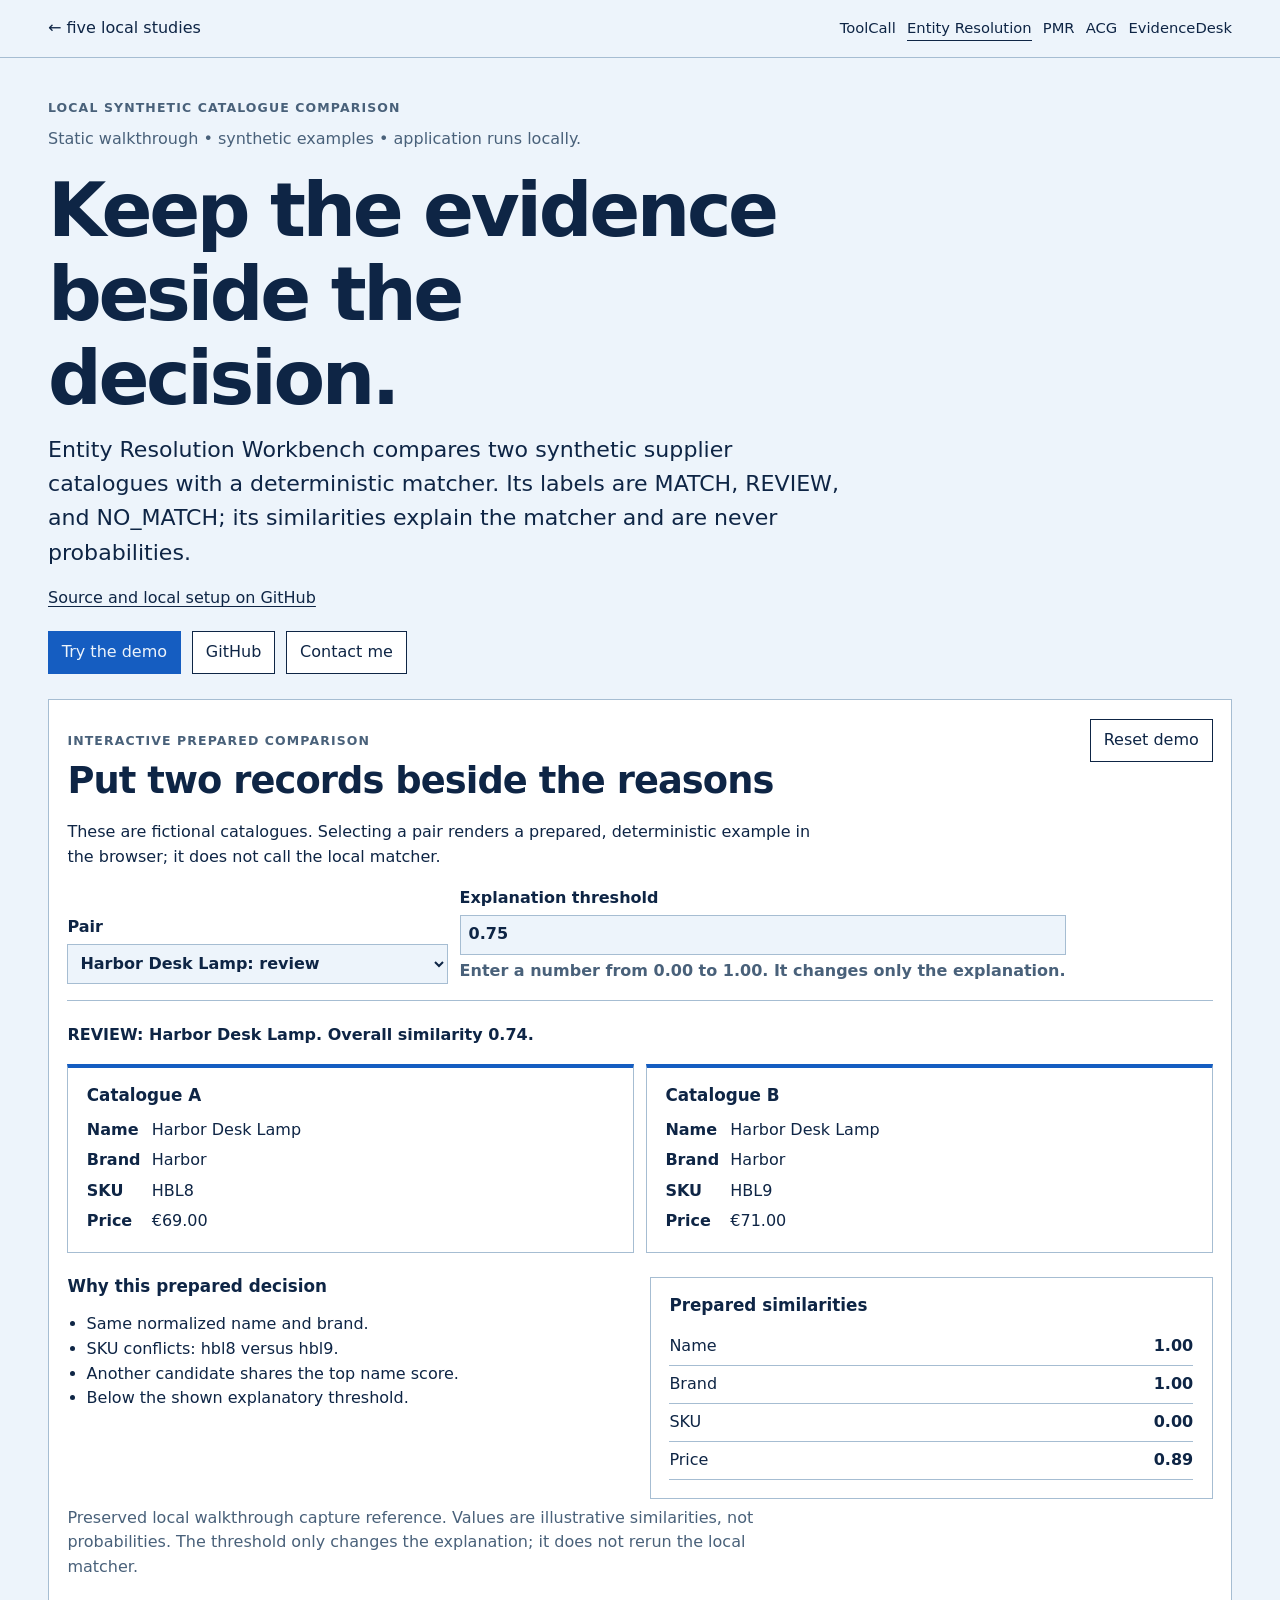
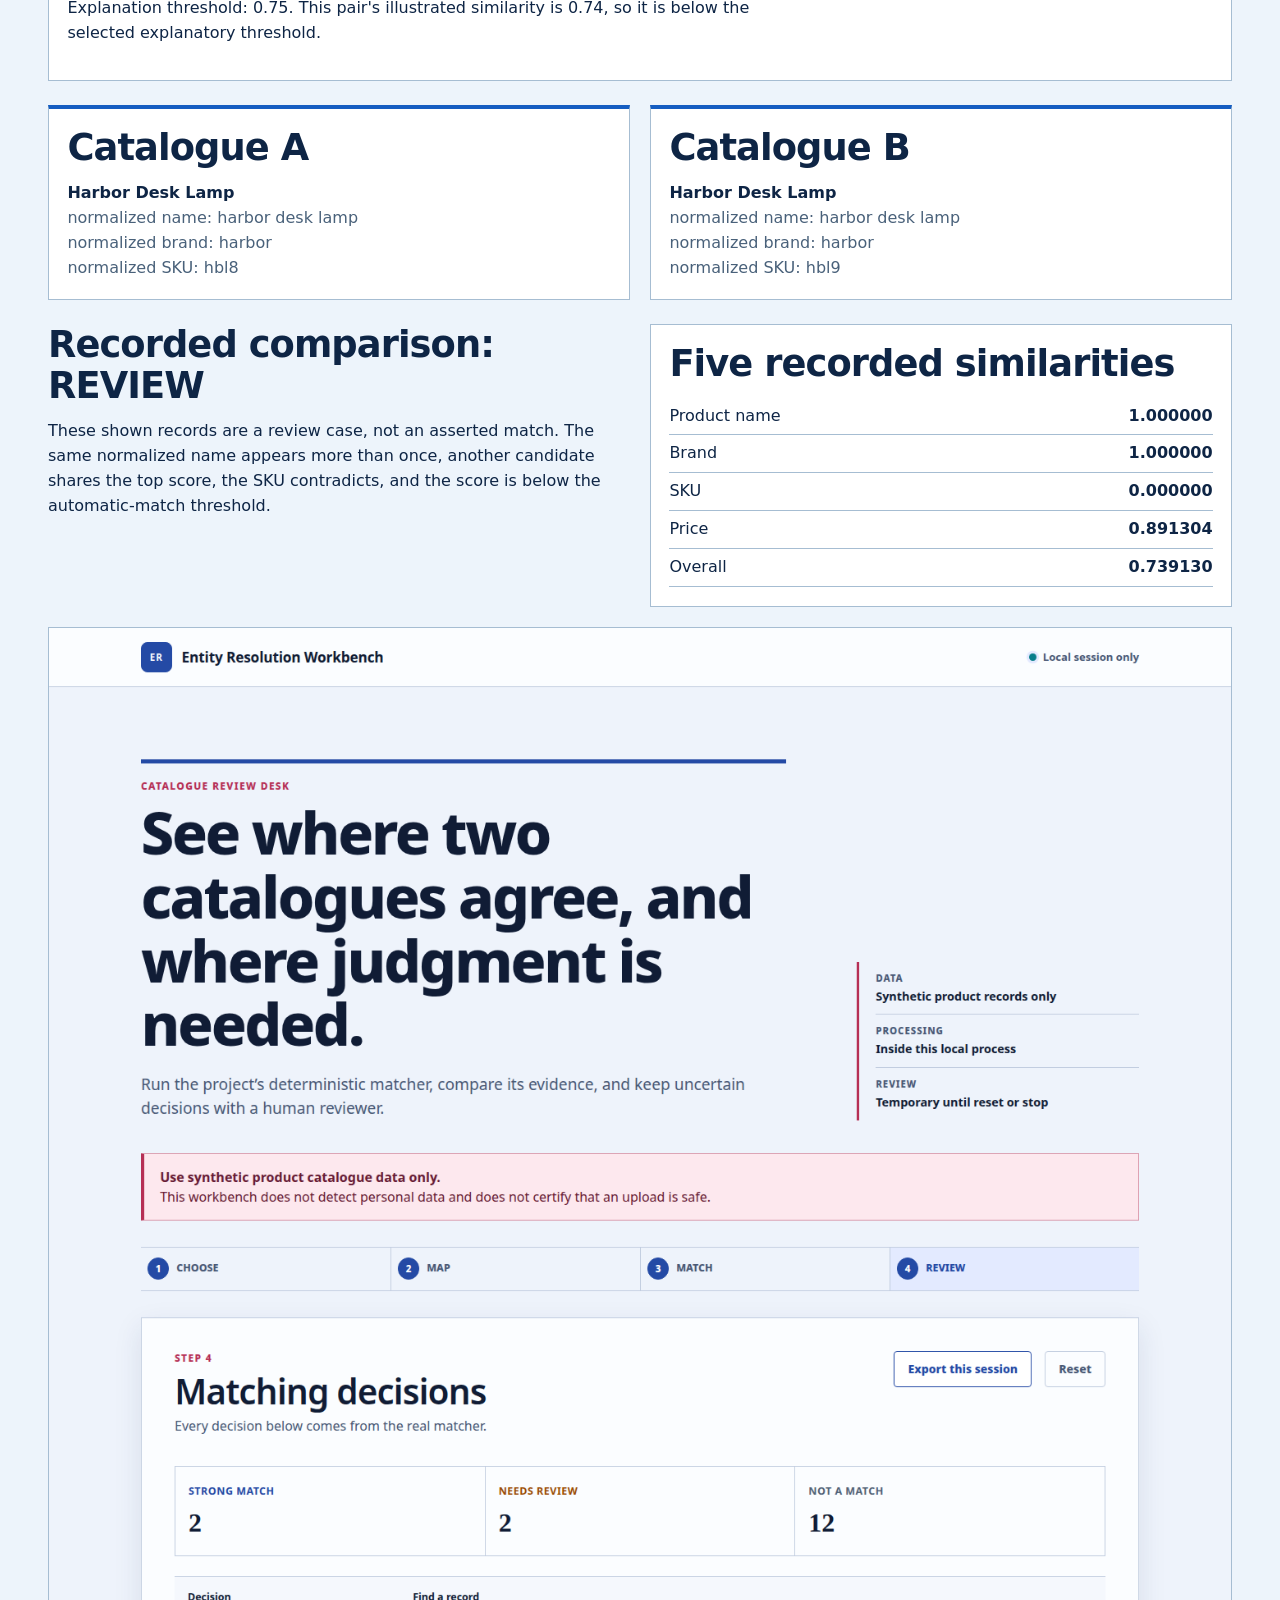
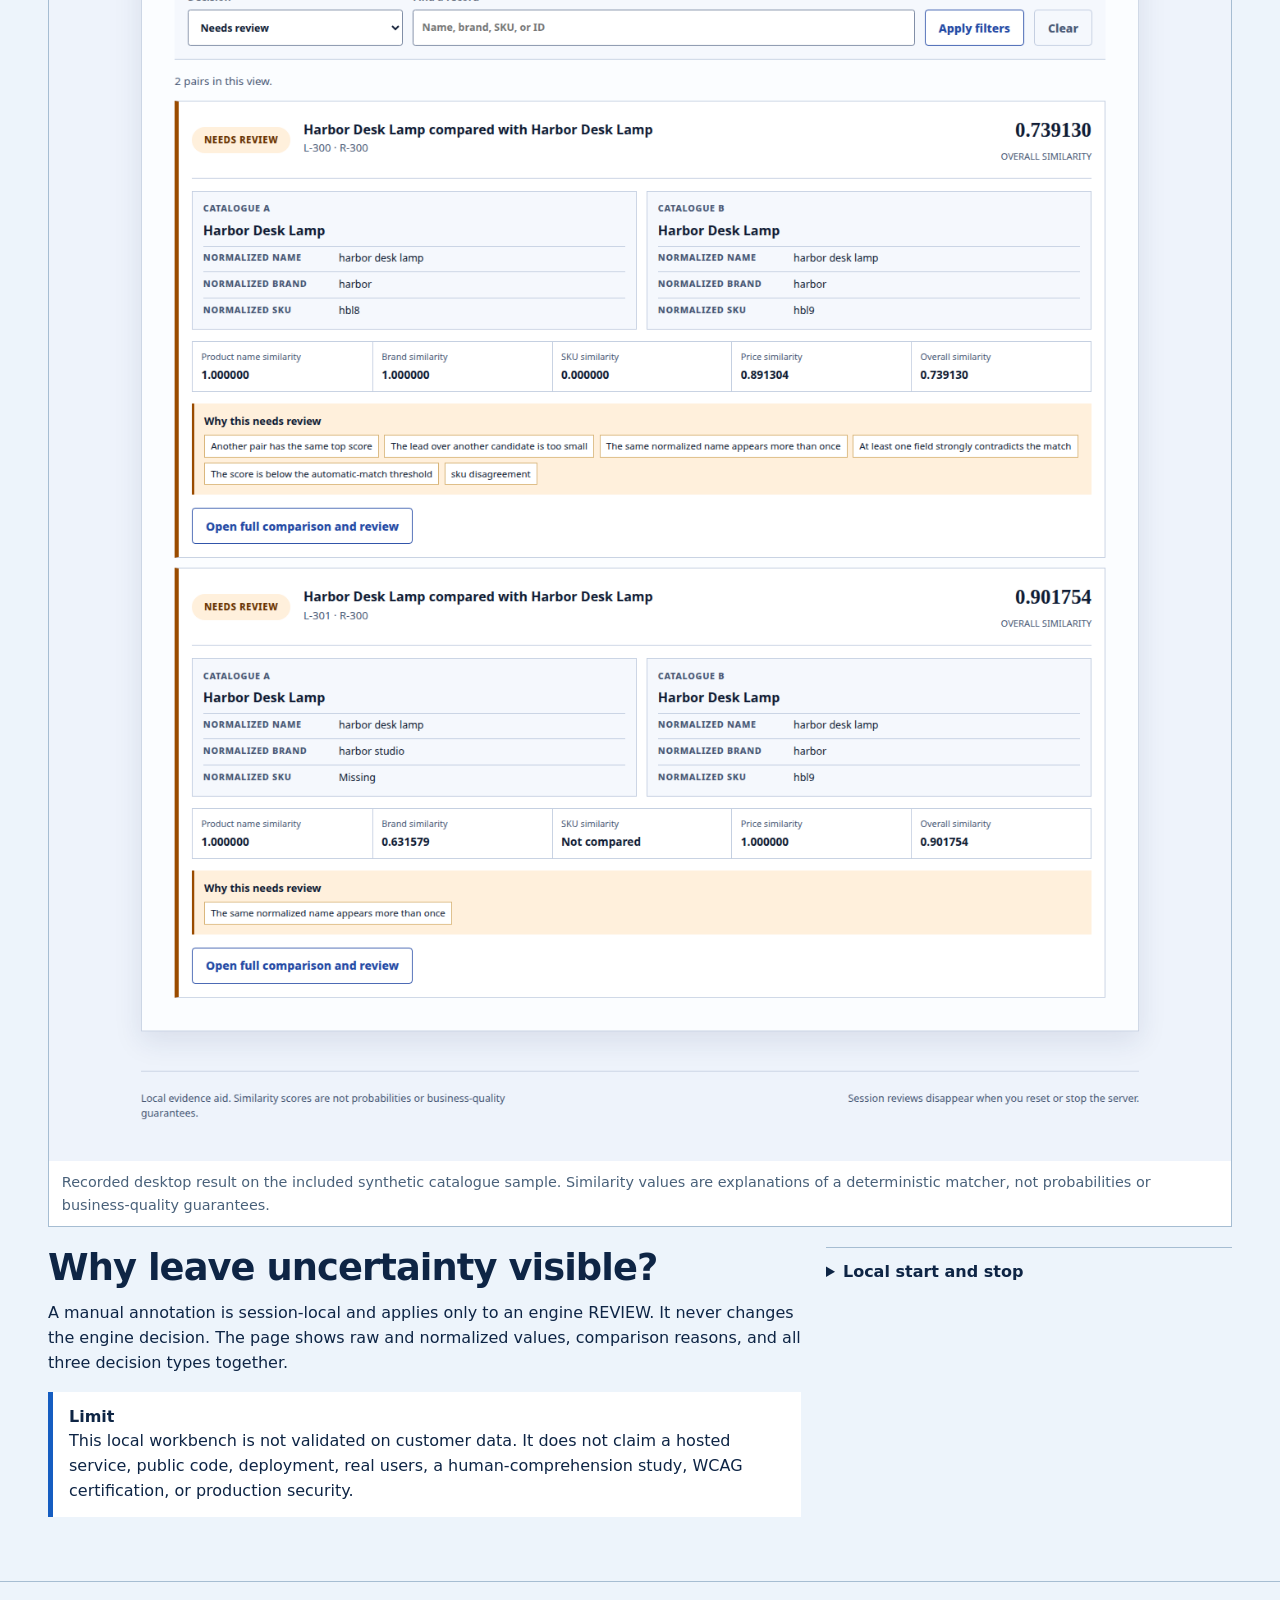
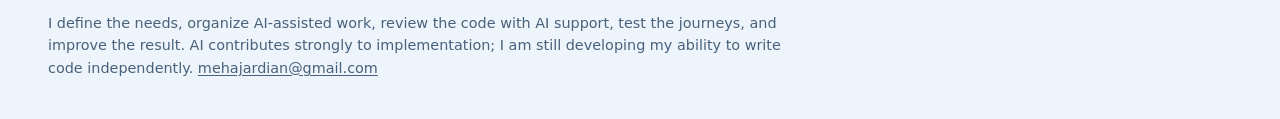
==== docs/interactive-demo/index.html @ adb88a9f "Add synthetic interactive recruiter demo" ====
<!doctype html>
<html lang="en">
<head>
<meta charset="utf-8">
<meta name="viewport" content="width=device-width,initial-scale=1">
<title>Entity Resolution Workbench</title>
<link rel="stylesheet" href="site.css">
<link rel="icon" href="data:,">
</head>
<body class="desk" data-demo="entity">
<a class="skip" href="#main">Skip to comparison desk</a>
<header class="site-head">
<a href="https://project-atlas-six-delta.vercel.app/projects/">← five local studies</a>
<nav aria-label="Project navigation">
<a href="https://project-atlas-six-delta.vercel.app/projects/toolcall-replay/">ToolCall</a>
<a aria-current="page" href="./index.html">Entity Resolution</a>
<a href="https://project-atlas-six-delta.vercel.app/projects/postgres-migration-rehearsal/">PMR</a>
<a href="https://project-atlas-six-delta.vercel.app/projects/api-contract-guard/">ACG</a>
<a href="https://project-atlas-six-delta.vercel.app/projects/evidencedesk/">EvidenceDesk</a>
</nav>
</header>
<main class="wrap" id="main" tabindex="-1">
<p class="eyebrow">Local synthetic catalogue comparison</p>
<p class="quiet">Static walkthrough • synthetic examples • application runs locally.</p>
<h1>Keep the evidence beside the decision.</h1>
<p class="lede">Entity Resolution Workbench compares two synthetic supplier catalogues with a deterministic matcher. Its labels are MATCH, REVIEW, and NO_MATCH; its similarities explain the matcher and are never probabilities.</p>
<p><a href="https://github.com/LuxuriantTech/entity-resolution-workbench/tree/main">Source and local setup on GitHub</a></p>
<div class="actions" aria-label="Entity Resolution actions">
<a class="action primary" href="#interactive-demo">Try the demo</a>
<a class="action" href="https://github.com/LuxuriantTech/entity-resolution-workbench/tree/main">GitHub</a>
<a class="action" href="mailto:mehajardian@gmail.com?subject=Entity%20Resolution%20Workbench">Contact me</a>
</div>
<section class="demo" id="interactive-demo" aria-labelledby="entity-demo-title">
<div class="demo-head"><div><p class="eyebrow">Interactive prepared comparison</p><h2 id="entity-demo-title">Put two records beside the reasons</h2></div><button class="action" type="button" id="entity-reset">Reset demo</button></div>
<p>These are fictional catalogues. Selecting a pair renders a prepared, deterministic example in the browser; it does not call the local matcher.</p>
<div class="demo-controls"><label>Pair<select id="entity-select" data-initial="review"><option value="review">Harbor Desk Lamp: review</option><option value="match">Lumen Task Chair: match illustration</option><option value="noMatch">Stoneware Mug: no-match illustration</option></select></label><label>Explanation threshold<input id="threshold" data-initial="0.75" type="number" min="0" max="1" step="0.01" value="0.75" required aria-describedby="threshold-help threshold-error"><span id="threshold-help" class="quiet">Enter a number from 0.00 to 1.00. It changes only the explanation.</span><span id="threshold-error" class="demo-status fail" aria-live="polite" hidden></span></label></div>
<p id="entity-live" class="sr-status" aria-live="polite"></p><div id="entity-output" class="demo-output" aria-live="polite"></div>
</section>
<section class="grid two">
<article class="panel record">
<h2>Catalogue A</h2>
<p>
<strong>Harbor Desk Lamp</strong>
<br>
<span class="quiet">normalized name: harbor desk lamp<br>normalized brand: harbor<br>normalized SKU: hbl8</span>
</p>
</article>
<article class="panel record">
<h2>Catalogue B</h2>
<p>
<strong>Harbor Desk Lamp</strong>
<br>
<span class="quiet">normalized name: harbor desk lamp<br>normalized brand: harbor<br>normalized SKU: hbl9</span>
</p>
</article>
</section>
<section class="grid two spaced">
<article>
<h2>Recorded comparison: REVIEW</h2>
<p>These shown records are a review case, not an asserted match. The same normalized name appears more than once, another candidate shares the top score, the SKU contradicts, and the score is below the automatic-match threshold.</p>
</article>
<article class="panel">
<h2>Five recorded similarities</h2>
<ul class="score-list">
<li>
<span>Product name</span>
<strong>1.000000</strong>
</li>
<li>
<span>Brand</span>
<strong>1.000000</strong>
</li>
<li>
<span>SKU</span>
<strong>0.000000</strong>
</li>
<li>
<span>Price</span>
<strong>0.891304</strong>
</li>
<li>
<span>Overall</span>
<strong>0.739130</strong>
</li>
</ul>
</article>
</section>
<figure class="figure">
<img src="assets/entity-desktop-results.png" alt="Recorded local results screen showing synthetic catalogue comparison cards, with MATCH, REVIEW and NO MATCH decisions and their reasons.">
<figcaption>Recorded desktop result on the included synthetic catalogue sample. Similarity values are explanations of a deterministic matcher, not probabilities or business-quality guarantees.</figcaption>
</figure>
<div class="caption-grid">
<section>
<h2>Why leave uncertainty visible?</h2>
<p>A manual annotation is session-local and applies only to an engine REVIEW. It never changes the engine decision. The page shows raw and normalized values, comparison reasons, and all three decision types together.</p>
</section>
<details>
<summary>Local start and stop</summary>
<pre class="command">
<code>uv sync --frozen
.venv/bin/python scripts/workbench_control.py start --port 8765
.venv/bin/python scripts/workbench_control.py stop</code>
</pre>
<p>Open <code>http://127.0.0.1:8765/</code>. Use only the versioned synthetic sample or small CSV inputs explicitly acknowledged as synthetic. The engine is not a hosted service.</p>
</details>
</div>
<section class="notice">
<strong>Limit</strong>This local workbench is not validated on customer data. It does not claim a hosted service, public code, deployment, real users, a human-comprehension study, WCAG certification, or production security.</section>
</main>
<footer class="site-foot">
<p>I define the needs, organize AI-assisted work, review the code with AI support, test the journeys, and improve the result. AI contributes strongly to implementation; I am still developing my ability to write code independently. <a href="mailto:mehajardian@gmail.com?subject=Entity%20Resolution%20Workbench">mehajardian@gmail.com</a></p>
</footer>
<script src="demo.js"></script>
</body>
</html>
---- docs/interactive-demo/site.css ----
:root{--ink:#17212b;--paper:#f7f5f0;--muted:#58636d;--line:#c9d0d3;--accent:#146b73;--panel:#fff;--code:#142029;--focus:#e37518;font:16px/1.55 system-ui,-apple-system,"Segoe UI",sans-serif;color:var(--ink);background:var(--paper)}
*{box-sizing:border-box}html{scroll-behavior:smooth}body{margin:0;min-width:0;color:var(--ink);background:var(--paper)}a{color:inherit;text-decoration-thickness:.09em;text-underline-offset:.16em}a:hover{text-decoration-thickness:.16em}a:focus-visible,summary:focus-visible{outline:3px solid var(--focus);outline-offset:3px}.skip{position:absolute;left:.75rem;top:-5rem;background:#fff;color:#000;padding:.5rem .8rem;z-index:5}.skip:focus{top:.75rem}.site-head{border-bottom:1px solid var(--line);padding:1rem max(1rem,calc((100% - 74rem)/2));display:flex;gap:1.2rem;align-items:baseline;justify-content:space-between;flex-wrap:wrap}.site-head a{text-decoration:none}.site-head nav{display:flex;gap:.7rem;flex-wrap:wrap;font-size:.92rem}.site-head nav a{border-bottom:1px solid transparent}.site-head nav a[aria-current="page"]{border-color:currentColor}.wrap{width:min(100% - 2rem,74rem);margin:auto;padding:2.5rem 0 4rem}.eyebrow{margin:0 0 .6rem;font-size:.78rem;font-weight:750;letter-spacing:.09em;text-transform:uppercase;color:var(--muted)}h1,h2,h3{line-height:1.12;margin:0 0 .8rem}h1{font-size:clamp(2.2rem,6vw,4.7rem);letter-spacing:-.045em;max-width:14ch}h2{font-size:clamp(1.4rem,3vw,2.3rem);letter-spacing:-.025em}h3{font-size:1.05rem}p{max-width:74ch;margin:.4rem 0 1rem}.lede{font-size:clamp(1.1rem,2vw,1.38rem);max-width:57ch}.quiet{color:var(--muted)}.rule{border:0;border-top:1px solid var(--line);margin:2.5rem 0}.grid{display:grid;gap:1.25rem}.two{grid-template-columns:repeat(2,minmax(0,1fr))}.three{grid-template-columns:repeat(3,minmax(0,1fr))}.panel{background:var(--panel);border:1px solid var(--line);padding:1.15rem;min-width:0}.panel p:last-child{margin-bottom:0}.tag{display:inline-block;font-size:.78rem;font-weight:750;letter-spacing:.04em;text-transform:uppercase;padding:.18rem .45rem;border:1px solid currentColor}.notice{border-left:5px solid var(--accent);padding:.8rem 1rem;background:var(--panel);max-width:74ch}.notice strong{display:block}.figure{margin:1.25rem 0;border:1px solid var(--line);background:var(--panel)}.figure img{display:block;width:100%;height:auto}.figure figcaption{padding:.65rem .8rem;color:var(--muted);font-size:.9rem}.caption-grid{display:grid;grid-template-columns:1.3fr .7fr;gap:1.5rem;align-items:start}.command{background:var(--code);color:#edf5f4;padding:.85rem;overflow:auto;white-space:pre-wrap;font: .88rem/1.5 ui-monospace,SFMono-Regular,Consolas,monospace}.command code{font:inherit}details{border-top:1px solid var(--line);padding:.75rem 0}summary{cursor:pointer;font-weight:700}details[open] summary{margin-bottom:.6rem}.steps{margin:0;padding-left:1.25rem}.steps li{margin:.42rem 0}.site-foot{border-top:1px solid var(--line);padding:1.5rem max(1rem,calc((100% - 74rem)/2));color:var(--muted);font-size:.9rem}.site-foot p{max-width:84ch}.index h1{max-width:16ch}.index .project-list{display:grid;grid-template-columns:repeat(5,minmax(0,1fr));border-top:1px solid var(--ink);border-bottom:1px solid var(--ink);margin:2.5rem 0}.index .project-list a{padding:1rem .65rem 1.25rem;border-right:1px solid var(--line);text-decoration:none;min-height:12rem;display:flex;flex-direction:column;justify-content:space-between}.index .project-list a:first-child{border-left:1px solid var(--line)}.index .project-list a:hover{background:#fff}.index .project-list strong{font-size:1.05rem;line-height:1.1}.terminal{--ink:#ece8de;--paper:#151a1e;--muted:#b7b4a8;--line:#4c514d;--accent:#e8a132;--panel:#202728;--code:#0e1213}.terminal .site-head,.terminal .site-foot{background:#111517}.terminal .trace{font: .92rem/1.6 ui-monospace,SFMono-Regular,Consolas,monospace;border:1px solid var(--line);padding:1rem;background:#0c1011}.trace b{color:#e8a132}.trace .fail{color:#ffb3a9}.desk{--ink:#0e2545;--paper:#edf4fb;--muted:#49617a;--line:#a6bdd2;--accent:#155dc1;--panel:#fff;--code:#102846}.desk .record{border-top:4px solid var(--accent)}.score-list{list-style:none;padding:0;margin:0}.score-list li{display:flex;justify-content:space-between;gap:1rem;border-bottom:1px solid var(--line);padding:.38rem 0;font-variant-numeric:tabular-nums}.sheet{--ink:#243526;--paper:#f7f2e7;--muted:#596759;--line:#b6c0ad;--accent:#35634b;--panel:#fffdf7;--code:#1f3226;font-family:Georgia,"Times New Roman",serif}.sheet .site-head,.sheet .command{font-family:system-ui,sans-serif}.sheet h1{max-width:17ch}.stages{display:grid;grid-template-columns:repeat(5,minmax(0,1fr));gap:0}.stages div{border:1px solid var(--line);padding:.8rem;min-height:9rem}.stages b{display:block;font-family:system-ui,sans-serif}.guard{--ink:#3a1712;--paper:#f8f0ea;--muted:#744b42;--line:#d7b8ac;--accent:#a93321;--panel:#fffaf7;--code:#31120f}.guard .finding{border-left:7px solid var(--accent);background:#fff}.notebook{--ink:#38183c;--paper:#f8f1f6;--muted:#704f73;--line:#d7bfd5;--accent:#78185f;--panel:#fffaff;--code:#34152f}.notebook h1{max-width:13ch}.metric{font-size:1.7rem;font-weight:750;letter-spacing:-.04em}.negative{border:3px solid var(--accent);padding:1rem;background:#fff}.negative strong{display:block;font-size:1.35rem;color:var(--accent)}
@media (max-width:760px){.wrap{width:min(100% - 1.25rem,74rem);padding-top:1.6rem}.two,.three,.caption-grid{grid-template-columns:1fr}.index .project-list{grid-template-columns:1fr}.index .project-list a{min-height:auto;border-left:1px solid var(--line);border-bottom:1px solid var(--line)}.stages{grid-template-columns:1fr}.stages div{min-height:auto}.site-head{padding-inline:.75rem}.site-foot{padding-inline:.75rem}}

p,code,a,strong{overflow-wrap:anywhere}@media(prefers-reduced-motion:reduce){html{scroll-behavior:auto}}

.spaced{margin-top:1.5rem}
.actions{display:flex;gap:.7rem;flex-wrap:wrap;margin:1.25rem 0 1.6rem}.action{display:inline-flex;align-items:center;min-height:2.7rem;padding:.5rem .8rem;border:1px solid var(--ink);background:var(--panel);font-weight:750;text-decoration:none;cursor:pointer;color:var(--ink);font:inherit}.action.primary{background:var(--accent);color:var(--paper);border-color:var(--accent)}.action:hover{filter:brightness(.96)}button.action:focus-visible,select:focus-visible,input:focus-visible{outline:3px solid var(--focus);outline-offset:3px}.demo{border:1px solid var(--line);background:var(--panel);padding:1.15rem;margin:1.5rem 0}.demo-head{display:flex;gap:1rem;align-items:baseline;justify-content:space-between;flex-wrap:wrap}.demo-controls{display:flex;gap:.7rem;align-items:end;flex-wrap:wrap;margin:1rem 0}.demo label{display:grid;gap:.25rem;font-weight:700;min-width:0}.demo select,.demo input{font:inherit;color:var(--ink);background:var(--paper);border:1px solid var(--line);min-height:2.5rem;padding:.35rem .5rem;max-width:100%}.demo-output{border-top:1px solid var(--line);padding-top:1rem;min-height:5rem}.demo-rows{display:grid;gap:.6rem}.demo-row{border:1px solid var(--line);padding:.7rem;background:var(--paper)}.demo-row[hidden]{display:none}.demo-status{font-weight:750}.demo-status.fail{color:#b32819}.demo-status.pass{color:var(--accent)}.comparison{display:grid;grid-template-columns:1fr 1fr;gap:.75rem}.keyvals{margin:0;display:grid;grid-template-columns:auto 1fr;gap:.35rem .7rem}.keyvals dt{font-weight:750}.keyvals dd{margin:0}.reason-list{padding-left:1.2rem}.stage-step{display:grid;grid-template-columns:auto 1fr;gap:.75rem;align-items:start;padding:.55rem 0;border-bottom:1px solid var(--line)}.stage-step[aria-current="step"]{color:var(--accent);font-weight:750}.stage-number{display:grid;place-items:center;width:1.7rem;height:1.7rem;border:1px solid currentColor;border-radius:50%;font:700 .85rem/1 system-ui,sans-serif}.contract{font: .9rem/1.5 ui-monospace,SFMono-Regular,Consolas,monospace;white-space:pre-wrap;overflow-wrap:anywhere;background:var(--code);color:#edf5f4;padding:.8rem}.source-quote{border-left:4px solid var(--accent);padding:.15rem 0 .15rem .85rem;margin:.75rem 0}.sr-status{position:absolute;width:1px;height:1px;padding:0;margin:-1px;overflow:hidden;clip:rect(0,0,0,0);white-space:nowrap;border:0}
@media (max-width:560px){.comparison{grid-template-columns:1fr}.demo-controls>*{width:100%}.actions>*{flex:1 1 100%;justify-content:center}}
@media (max-width:560px){.demo label,.demo select,.demo input{width:100%;min-width:0}}

.reel { margin: 2rem 0; }
.reel video { display:block; width:100%; max-height:70vh; aspect-ratio:16/9; background:#080b13; }
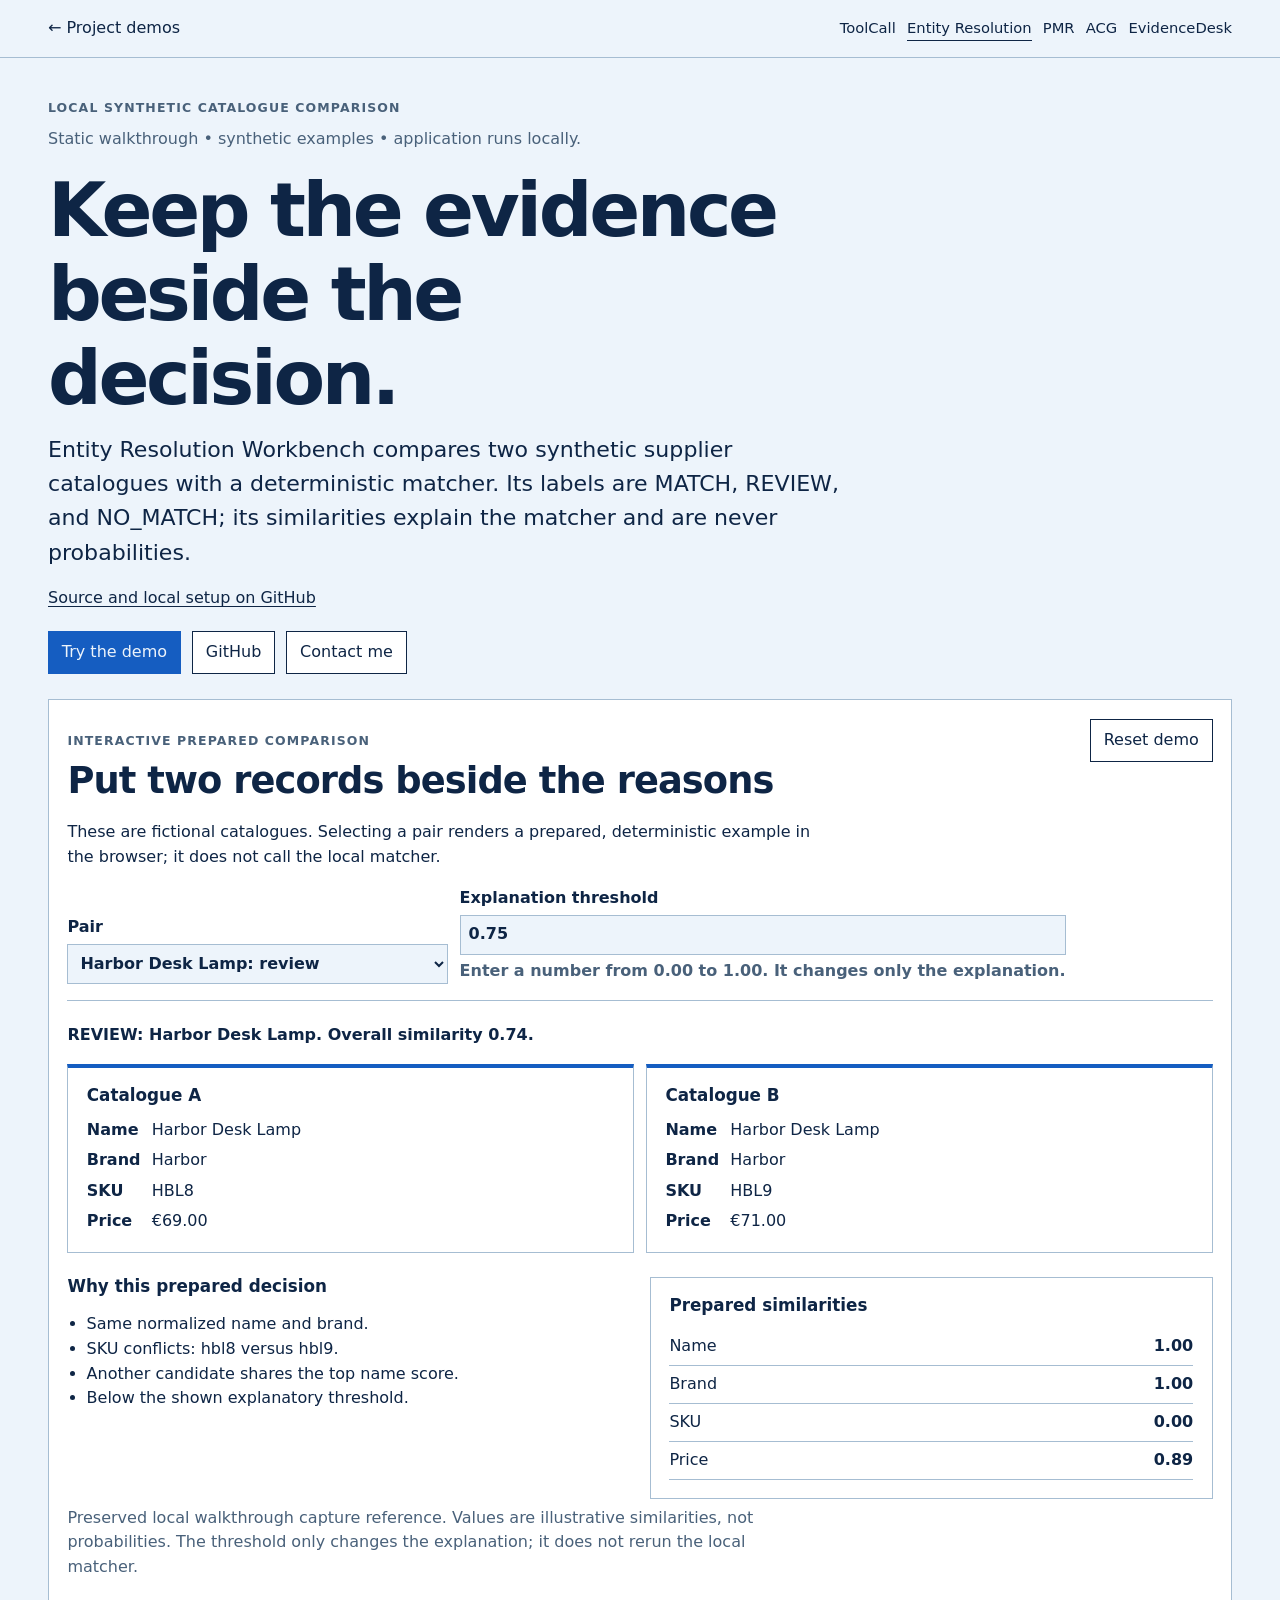
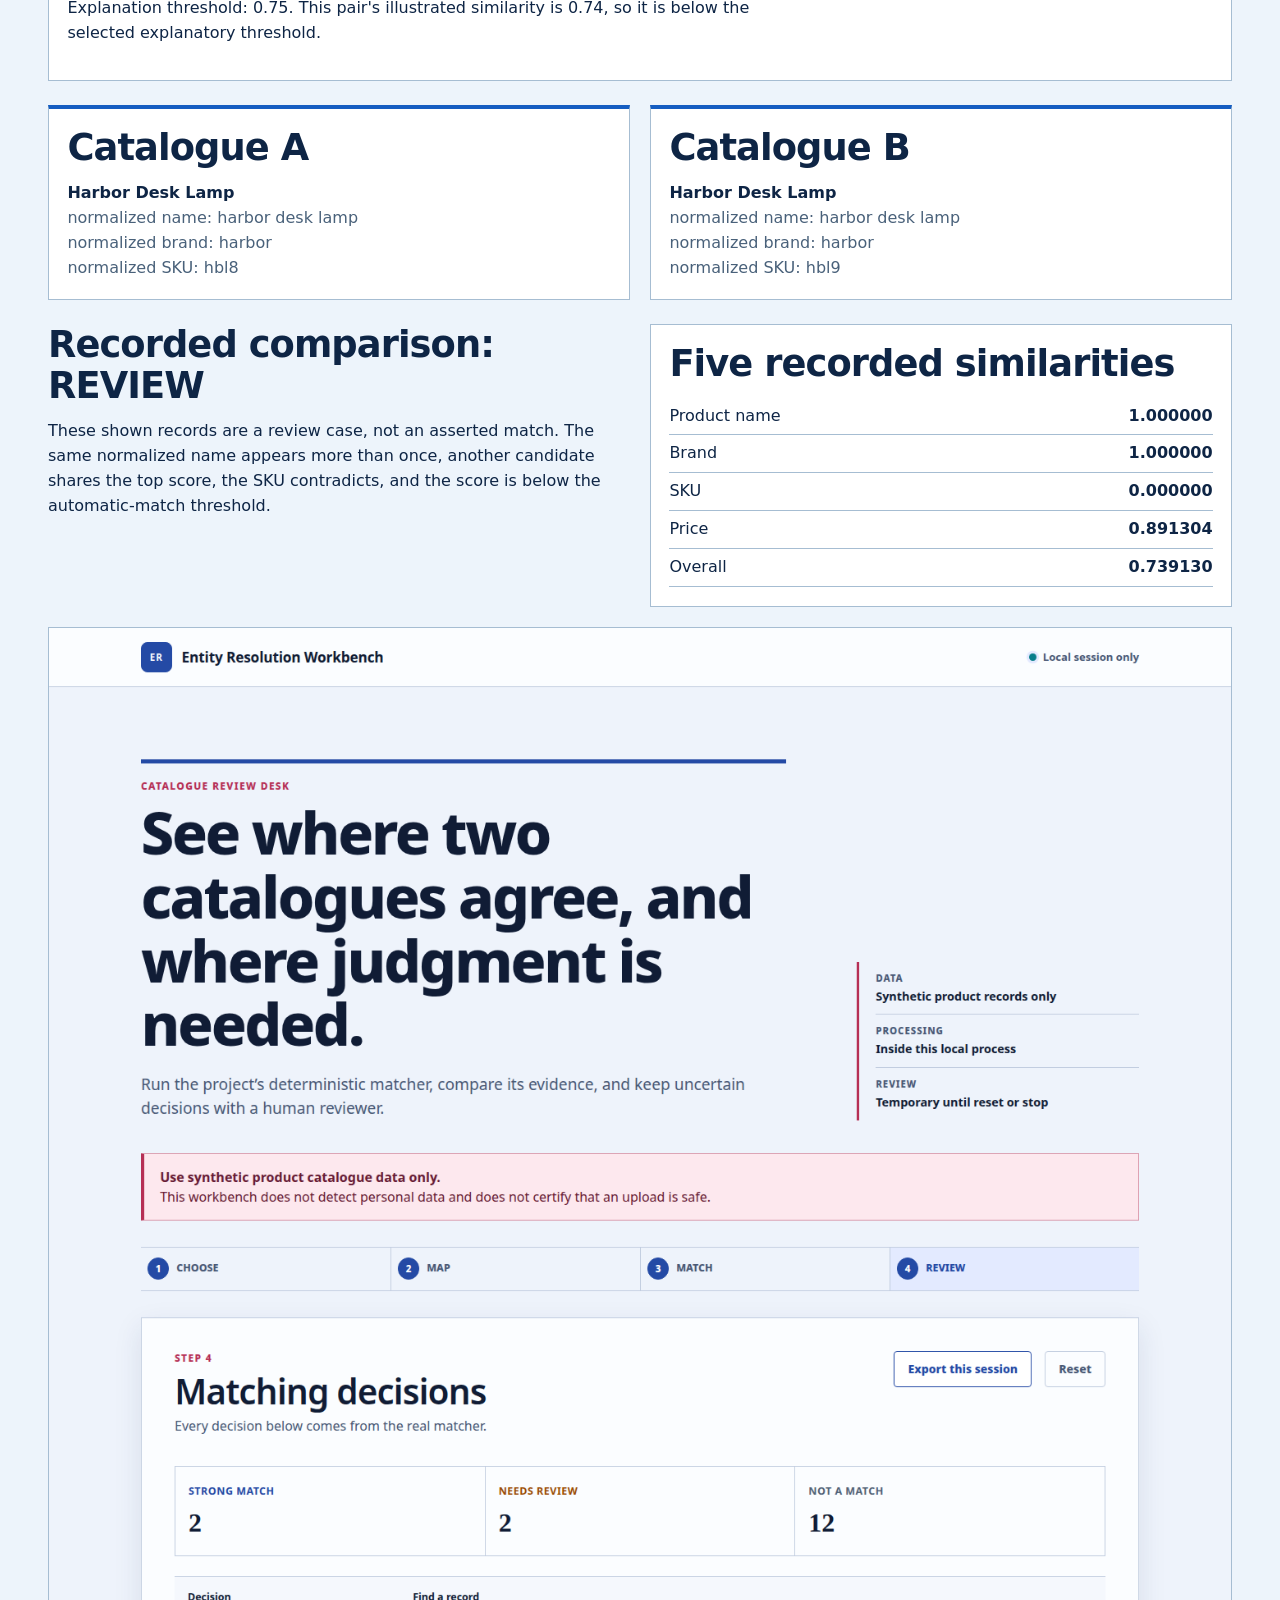
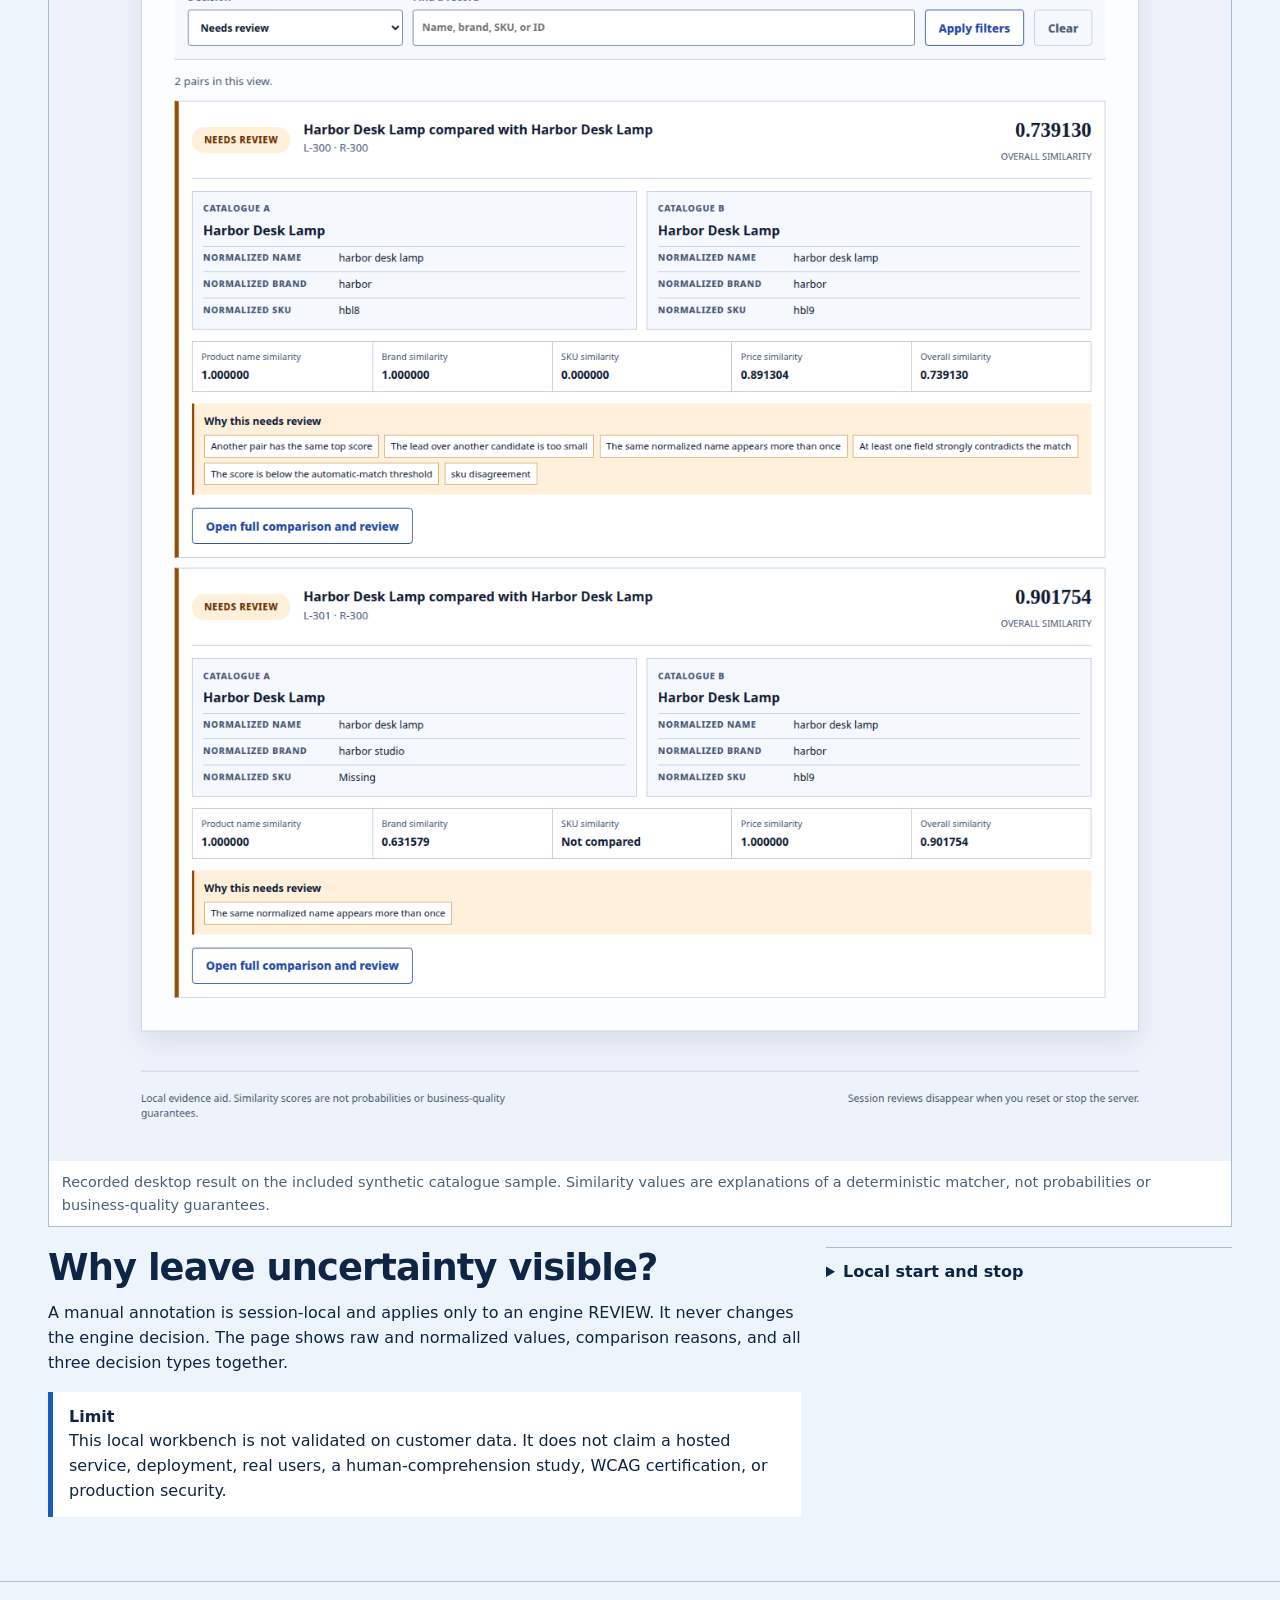
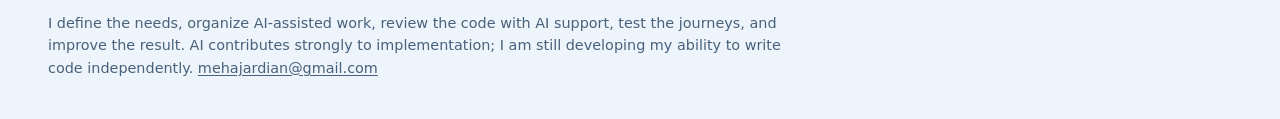
==== commit 51c95528: "Clarify public demo boundaries and reproducible checks" ====
--- a/docs/interactive-demo/index.html
+++ b/docs/interactive-demo/index.html
@@ -10,13 +10,13 @@
 <body class="desk" data-demo="entity">
 <a class="skip" href="#main">Skip to comparison desk</a>
 <header class="site-head">
-<a href="https://project-atlas-six-delta.vercel.app/projects/">← five local studies</a>
+<a href="https://ardian-mehaj-portfolio.vercel.app/projects/">← Project demos</a>
 <nav aria-label="Project navigation">
-<a href="https://project-atlas-six-delta.vercel.app/projects/toolcall-replay/">ToolCall</a>
+<a href="https://ardian-mehaj-portfolio.vercel.app/projects/toolcall-replay/">ToolCall</a>
 <a aria-current="page" href="./index.html">Entity Resolution</a>
-<a href="https://project-atlas-six-delta.vercel.app/projects/postgres-migration-rehearsal/">PMR</a>
-<a href="https://project-atlas-six-delta.vercel.app/projects/api-contract-guard/">ACG</a>
-<a href="https://project-atlas-six-delta.vercel.app/projects/evidencedesk/">EvidenceDesk</a>
+<a href="https://ardian-mehaj-portfolio.vercel.app/projects/postgres-migration-rehearsal/">PMR</a>
+<a href="https://ardian-mehaj-portfolio.vercel.app/projects/api-contract-guard/">ACG</a>
+<a href="https://ardian-mehaj-portfolio.vercel.app/projects/evidencedesk/">EvidenceDesk</a>
 </nav>
 </header>
 <main class="wrap" id="main" tabindex="-1">
@@ -105,7 +105,7 @@
 </details>
 </div>
 <section class="notice">
-<strong>Limit</strong>This local workbench is not validated on customer data. It does not claim a hosted service, public code, deployment, real users, a human-comprehension study, WCAG certification, or production security.</section>
+<strong>Limit</strong>This local workbench is not validated on customer data. It does not claim a hosted service, deployment, real users, a human-comprehension study, WCAG certification, or production security.</section>
 </main>
 <footer class="site-foot">
 <p>I define the needs, organize AI-assisted work, review the code with AI support, test the journeys, and improve the result. AI contributes strongly to implementation; I am still developing my ability to write code independently. <a href="mailto:mehajardian@gmail.com?subject=Entity%20Resolution%20Workbench">mehajardian@gmail.com</a></p>
